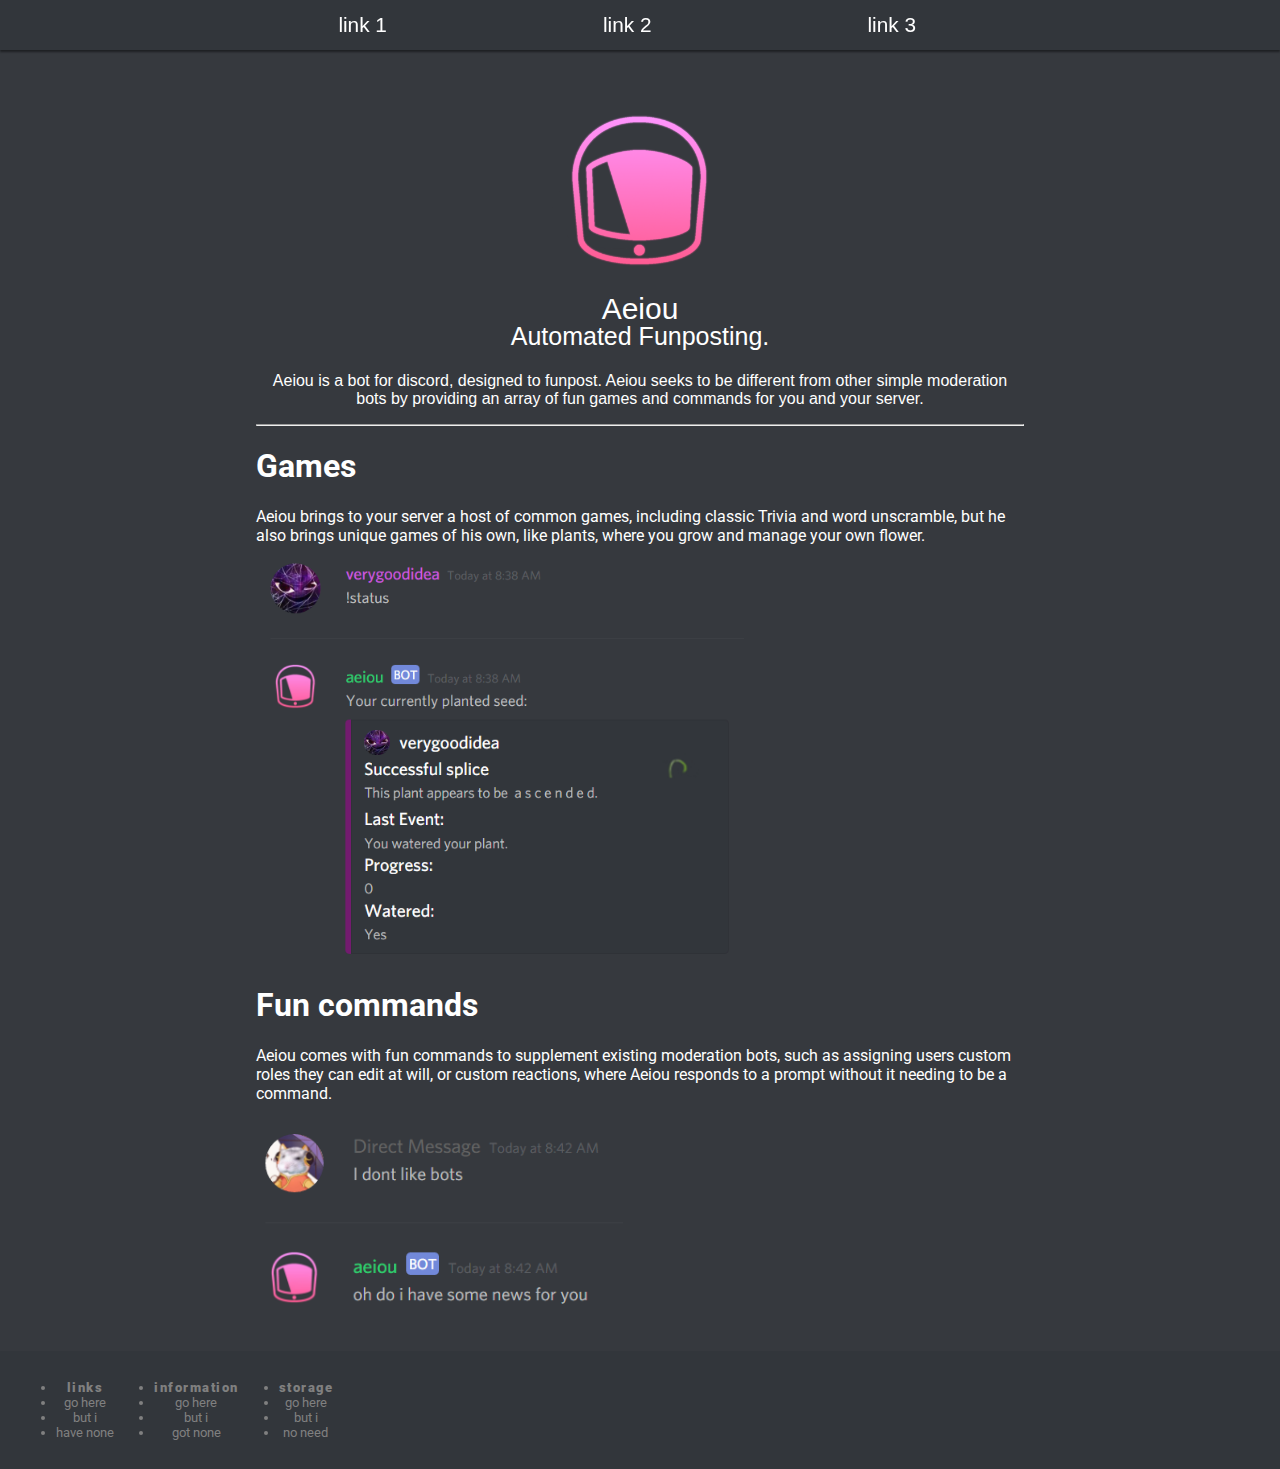
==== index.html @ 43e40d16 "Navbar - Changed from a list layout to flexbox, added navbar button styling and a box-shadow." ====
<!DOCTYPE html>
<html>
    <head>
      <!--Meta stuff!-->
        <meta charset="UTF-8">
        <meta name="viewport" content="width=device-width, initial-scale=1, minimum-scale=1, maximum-scale=1"/>
        <meta name="description" content="aeiou - Automated funposting">
        <meta name="keywords" content="aeiou,discord,bot,funposting">
        <title>Aeiou for Funposting</title>
        <link href="https://fonts.googleapis.com/css?family=Roboto" rel="stylesheet">
        <link rel="stylesheet" type="text/css" href="./css/index.css">
    </head>

    <body>
        <nav>
            <a href="http://google.com">link 1</a>
            <a href="">link 2</a>
            <a href="">link 3</a>
            </ul>
        </nav>
        <div id="header">
            <img src="./resources/aeiou.png"/>
            <h1>Aeiou</h1>
            <h2>Automated Funposting.</h2>
            <p>
                Aeiou is a bot for discord, designed to funpost. Aeiou seeks to be different from other simple moderation bots by providing
                an array of fun games and commands for you and your server.
            </p>
        </div>
        <hr>
        <div id="mainBody">
            <div>
                <h1>Games</h1>
                <p>
                    Aeiou brings to your server a host of common games, including classic Trivia and word unscramble, but
                    he also brings unique games of his own, like plants, where you grow and manage your own flower.
                </p>
                <img src="./resources/plants.png"  style="height: 400px; width: auto; "/>
            </div>
            <div>
                <h1>Fun commands</h1>
                <p>
                    Aeiou comes with fun commands to supplement existing moderation bots, such as assigning users custom roles they can edit at will,
                    or custom reactions, where Aeiou responds to a prompt without it needing to be a command.
                </p>
                <img src="./resources/cr.png" style=" height: 200px; width: auto;"/>
            </div>
        </div>
        <footer>
            <ul>
                <li class="footerTitle"><strong>links</strong></li>
                <li>go here</li>
                <li>but i</li>
                <li>have none</li>
            </ul>
            <ul>
                <li class="footerTitle"><strong>information</strong></li>
                <li>go here</li>
                <li>but i</li>
                <li>got none</li>
            </ul>
            <ul>
                <li class="footerTitle"><strong>storage</strong></li>
                <li>go here</li>
                <li>but i</li>
                <li>no need</li>
            </ul>
        </footer>
        <script src="https://ajax.googleapis.com/ajax/libs/jquery/3.3.1/jquery.min.js"/></script>
        <script src="./js/scripts.js"></script>
    </body>
</html>
---- css/index.css ----
html {
    height: 100%;
    box-sizing: border-box;
}

*,
*:before,
*:after {
    box-sizing: inherit;
}

/*Gets rid of the dumb link styling i hate it*/
*:link,*:visited {
  color: white;
  text-decoration: none;
}

body {
    font-family: 'Roboto', sans-serif;
    color: white;
    background-color: rgb(54, 57, 62);
    padding-left: 20%;
    padding-right: 20%;
    position: relative;
    margin: 0;
    padding-bottom: 6rem;
    min-height: 100%;
}

/*This nav is going to be the full width, but with the elements inside of it padded. Let's also go with a flexbox to align them.*/
nav {
  /*Affixes to the top left of the screen and fills the entire width*/
  position: fixed;
  left: 0px;
  top: 0px;
  /*Size and padding*/
  height: 50px;
	width: 100vw;
  /*Padding both sides by 20% of the view width and setting the text to be vertically-aligned slightly above center*/
  /*Erm also idk why but its not totally centered with 20/20 so 18/20 for now haha*/
  padding-left: 18%;
  padding-right: 20%;
  line-height: 50px;
  /*Changing the border to be slighly more aesthetic*/
	background-color: rgb(50, 54, 59);
  -webkit-box-shadow: 0px 2px 2px 0px rgba(0,0,0,0.45);
  -moz-box-shadow: 0px 2px 2px 0px rgba(0,0,0,0.45);
  box-shadow: 0px 2px 2px 0px rgba(0,0,0,0.45);

  /*Flexbox parent styles. Helps align the items*/
  display: flex;
  flex-flow: row nowrap;
  justify-content: center;


  /*imo it looks better without border-radius
  border-bottom-left-radius: 8px;
  border-bottom-right-radius: 8px;*/
}

/*Replacing unordered list with a flexbox. Simplifies styling!!*/
nav a {
  flex: 1 1 auto;
  text-align: center;
  font-family: sans-serif;
  font-size: 1.3em;
  transition: 0.1s;
}

nav a:hover {
  border-bottom: 3px solid white;
  transition: 0.1s;
}


footer {
    background-color: rgb(50, 54, 59);
    color: grey;
    position: absolute;
    right: 0;
    bottom: 0;
    left: 0;
    padding: 1rem;
    text-align: center;
} footer ul {
    float: left;
    font-size: 80%;
} footer ul li:first-child {
    font-weight: bold;
    letter-spacing: 1.5px;
}


#header {
    align-items: center;
    text-align: center;
    font-family: Helvetica, Arial, sans-serif;
} #header h1 {
    font-size: 30px;
    font-weight: 100;
    height: 10px;
} #header h2 {
    font-size: 25px;
    font-weight: 100;
}  #header img {
    padding-top: 15%;
    max-width: 30%;
    max-height: 30%;
}

#mainBody {
    padding-bottom: 50px;
}
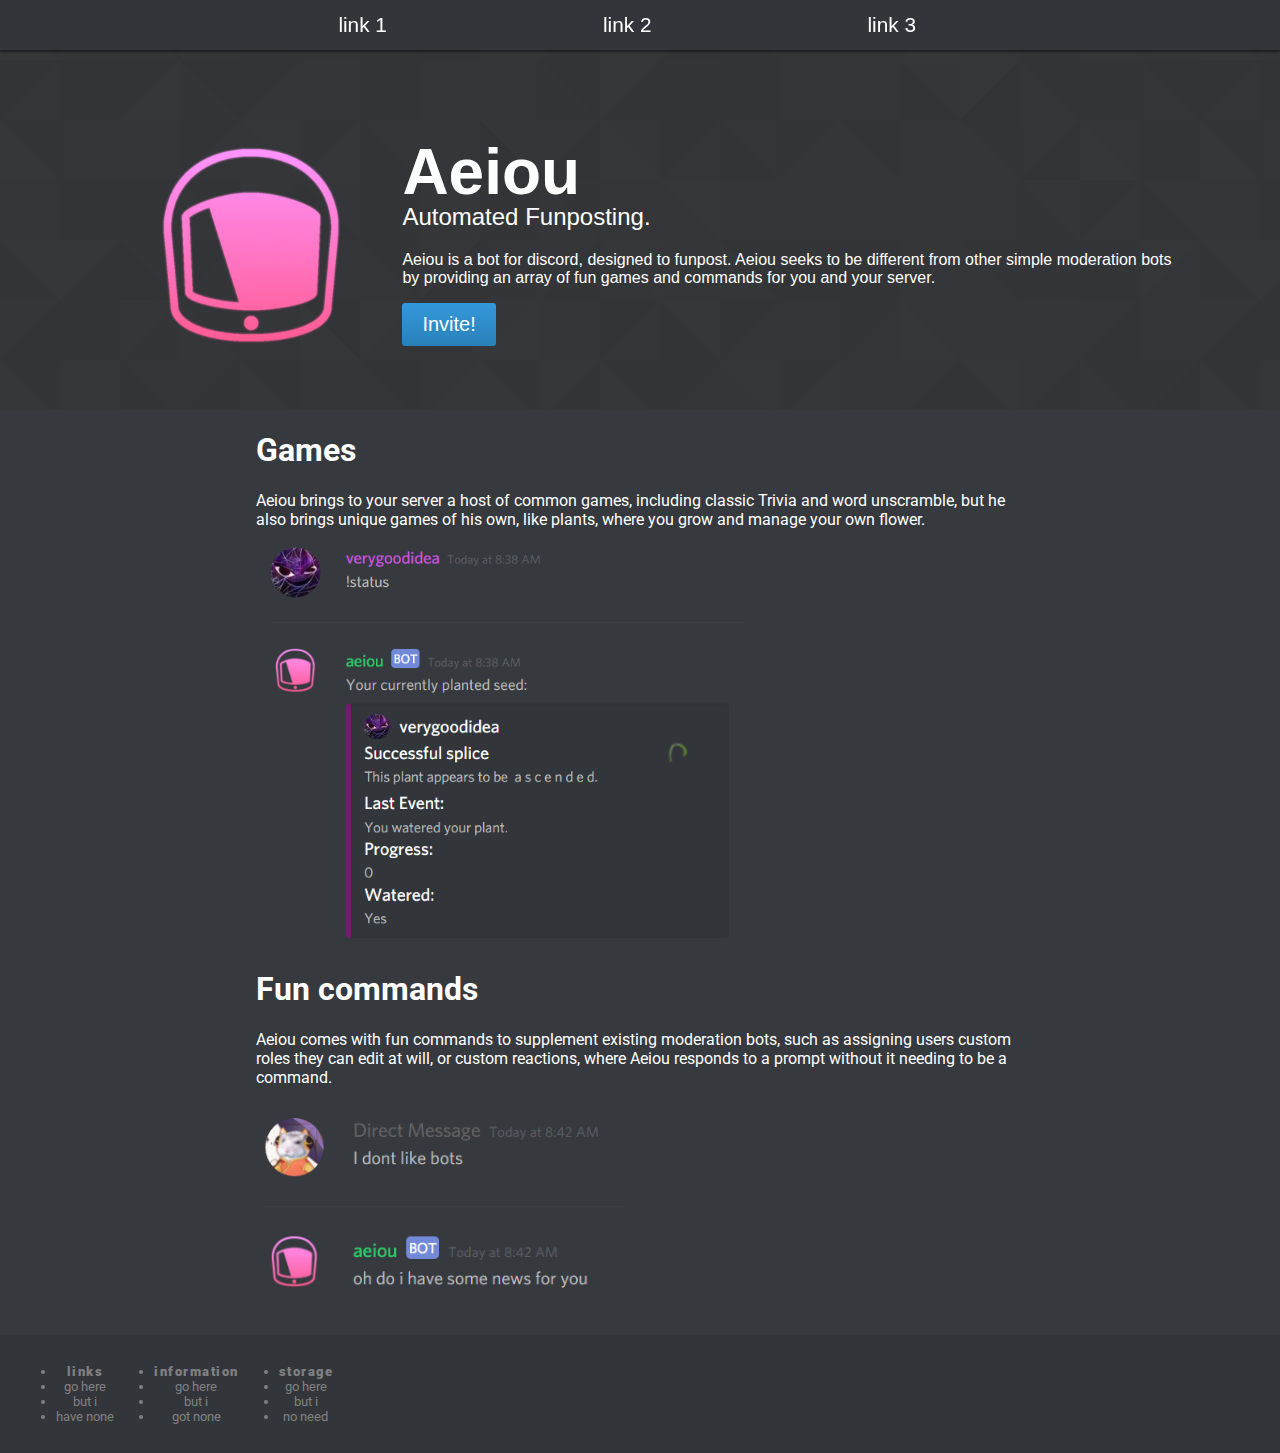
==== commit b4fbc2a0: "Hero - Created hero section, also using flexbox to align left-to-right. Created invite button. Added" ====
--- a/index.html
+++ b/index.html
@@ -18,16 +18,20 @@
             <a href="">link 3</a>
             </ul>
         </nav>
+        <div id="hero">
         <div id="header">
             <img src="./resources/aeiou.png"/>
-            <h1>Aeiou</h1>
-            <h2>Automated Funposting.</h2>
-            <p>
-                Aeiou is a bot for discord, designed to funpost. Aeiou seeks to be different from other simple moderation bots by providing
-                an array of fun games and commands for you and your server.
-            </p>
+            <hgroup>
+              <h1>Aeiou</h1>
+              <h2>Automated Funposting.</h2>
+              <p>
+                  Aeiou is a bot for discord, designed to funpost. Aeiou seeks to be different from other simple moderation bots by providing
+                  an array of fun games and commands for you and your server.
+              </p>
+              <button type="button" class="btn" href="">Invite!</button>
+            </hgroup>
         </div>
-        <hr>
+        </div>
         <div id="mainBody">
             <div>
                 <h1>Games</h1>
--- a/css/index.css
+++ b/css/index.css
@@ -10,6 +10,8 @@
     box-sizing: inherit;
 }
 
+input, button, submit { border:none; }
+
 /*Gets rid of the dumb link styling i hate it*/
 *:link,*:visited {
   color: white;
@@ -20,8 +22,6 @@
     font-family: 'Roboto', sans-serif;
     color: white;
     background-color: rgb(54, 57, 62);
-    padding-left: 20%;
-    padding-right: 20%;
     position: relative;
     margin: 0;
     padding-bottom: 6rem;
@@ -83,32 +83,81 @@
     left: 0;
     padding: 1rem;
     text-align: center;
-} footer ul {
+}
+footer ul {
     float: left;
     font-size: 80%;
-} footer ul li:first-child {
+}
+footer ul li:first-child {
     font-weight: bold;
     letter-spacing: 1.5px;
 }
 
+#hero {
+  background: linear-gradient( rgba(50, 54, 59, 0.5),rgba(50, 54, 59, 0.5) ),url('../img/heropattern.png');
+}
 
 #header {
     align-items: center;
-    text-align: center;
     font-family: Helvetica, Arial, sans-serif;
-} #header h1 {
-    font-size: 30px;
+    max-width: 1500px;
+    margin: 0 auto;
+    padding: 3vw 8vw 5vw 8vw;
+    display: flex;
+}
+
+#header hgroup {
+  padding-top: 5%;
+}
+
+#header h1 {
+    font-size: 4em;
+    font-weight: bold;
+    height: 25px;
+}
+#header h2 {
+    font-size: 1.5em;
     font-weight: 100;
-    height: 10px;
-} #header h2 {
-    font-size: 25px;
-    font-weight: 100;
-}  #header img {
-    padding-top: 15%;
-    max-width: 30%;
-    max-height: 30%;
+}
+#header img {
+    padding-top: 10%;
+    max-width: 300px;
+}
+
+#header p {
 }
 
 #mainBody {
     padding-bottom: 50px;
+    padding-left: 20%;
+    padding-right: 20%;
 }
+
+.btn {
+  flex: 1 1 auto;
+  background: #3498db;
+  background-image: -webkit-linear-gradient(top, #3498db, #2980b9);
+  background-image: -moz-linear-gradient(top, #3498db, #2980b9);
+  background-image: -ms-linear-gradient(top, #3498db, #2980b9);
+  background-image: -o-linear-gradient(top, #3498db, #2980b9);
+  background-image: linear-gradient(to bottom, #3498db, #2980b9);
+  -webkit-border-radius: 3;
+  -moz-border-radius: 3;
+  border-radius: 3px;
+  font-family: Arial;
+  color: #ffffff;
+  font-size: 20px;
+  padding: 10px 20px 10px 20px;
+  text-decoration: none;
+}
+
+.btn:hover {
+  cursor: pointer;
+  background: #3cb0fd;
+  background-image: -webkit-linear-gradient(top, #3cb0fd, #3498db);
+  background-image: -moz-linear-gradient(top, #3cb0fd, #3498db);
+  background-image: -ms-linear-gradient(top, #3cb0fd, #3498db);
+  background-image: -o-linear-gradient(top, #3cb0fd, #3498db);
+  background-image: linear-gradient(to bottom, #3cb0fd, #3498db);
+  text-decoration: none;
+}
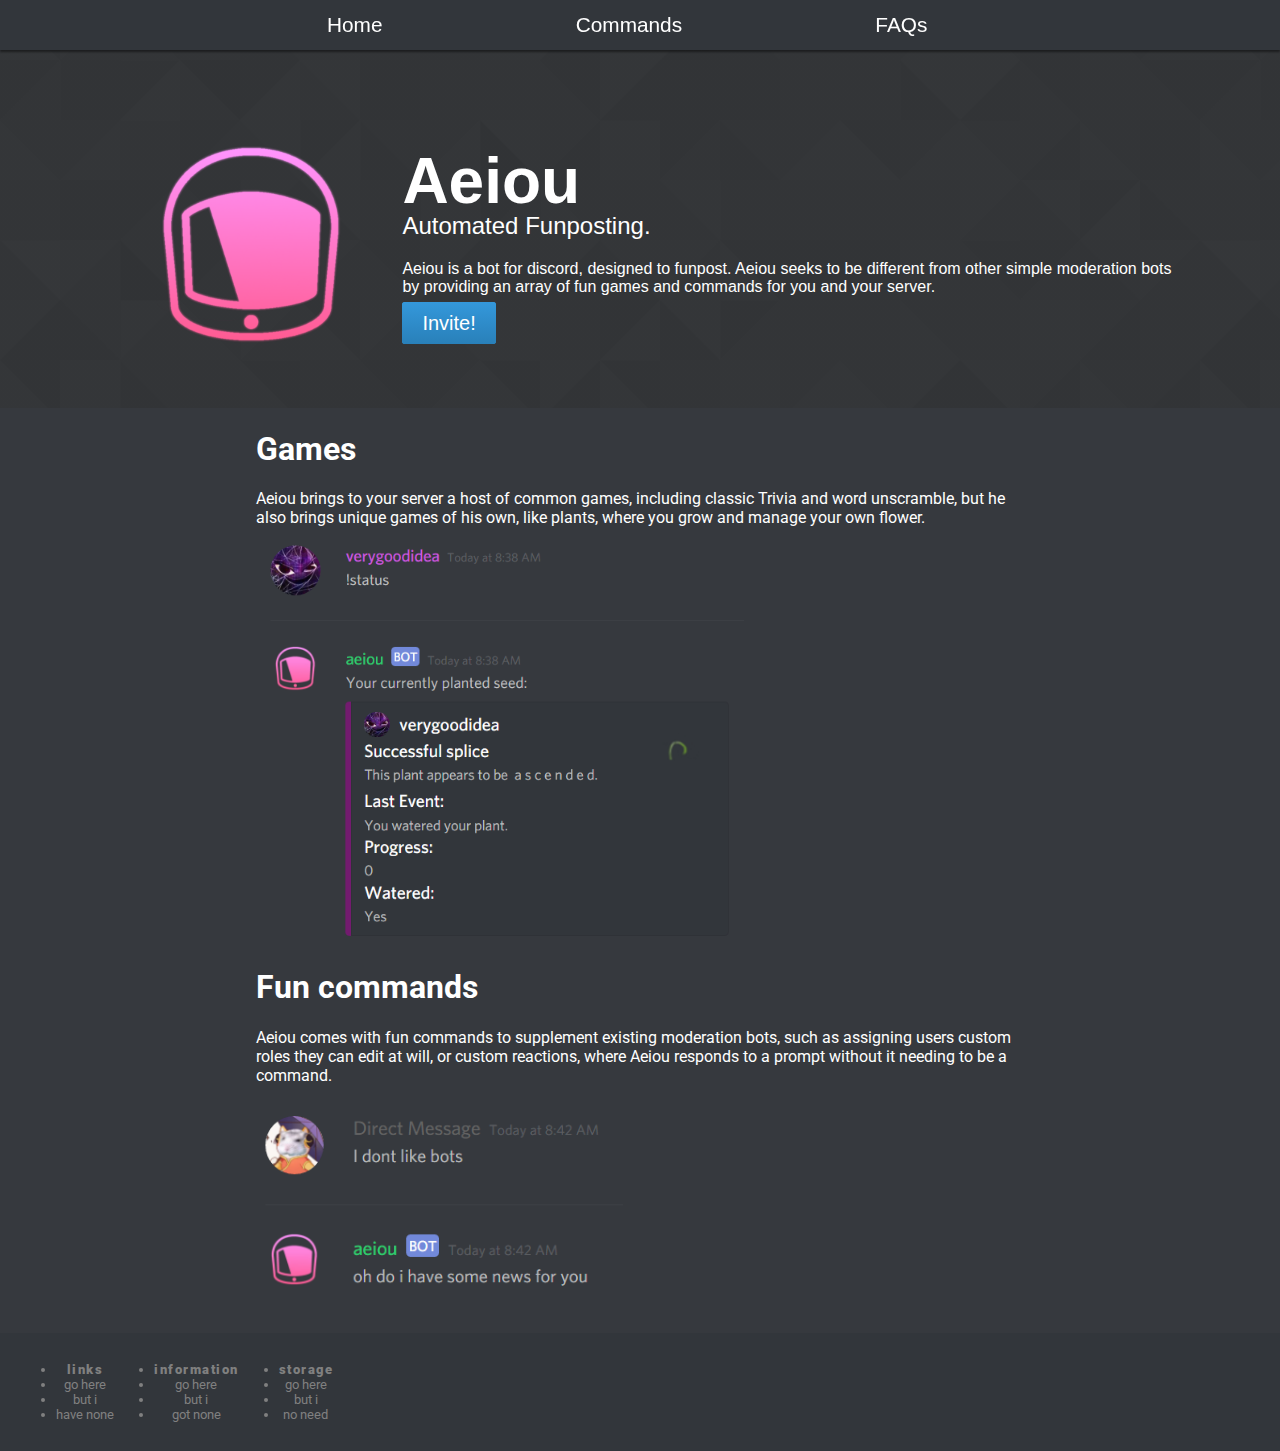
==== commit 567e2584: "Added a favicon." ====
--- a/index.html
+++ b/index.html
@@ -6,16 +6,17 @@
         <meta name="viewport" content="width=device-width, initial-scale=1, minimum-scale=1, maximum-scale=1"/>
         <meta name="description" content="aeiou - Automated funposting">
         <meta name="keywords" content="aeiou,discord,bot,funposting">
-        <title>Aeiou for Funposting</title>
+        <title>Aeiou Bot</title>
         <link href="https://fonts.googleapis.com/css?family=Roboto" rel="stylesheet">
         <link rel="stylesheet" type="text/css" href="./css/index.css">
+        <link rel="shortcut icon" type="image/x-icon" href="img/favicon.png"/>
     </head>
 
     <body>
         <nav>
-            <a href="http://google.com">link 1</a>
-            <a href="">link 2</a>
-            <a href="">link 3</a>
+            <a href="index.html">Home</a>
+            <a href="commands.html">Commands</a> <!-- I added the file names as an example. -->
+            <a href="faqs.html">FAQs</a>
             </ul>
         </nav>
         <div id="hero">
@@ -28,7 +29,7 @@
                   Aeiou is a bot for discord, designed to funpost. Aeiou seeks to be different from other simple moderation bots by providing
                   an array of fun games and commands for you and your server.
               </p>
-              <button type="button" class="btn" href="">Invite!</button>
+              <a type="button" class="btn" href="https://discord.now.sh/309024868530257920?p268451902">Invite!</a>
             </hgroup>
         </div>
         </div>
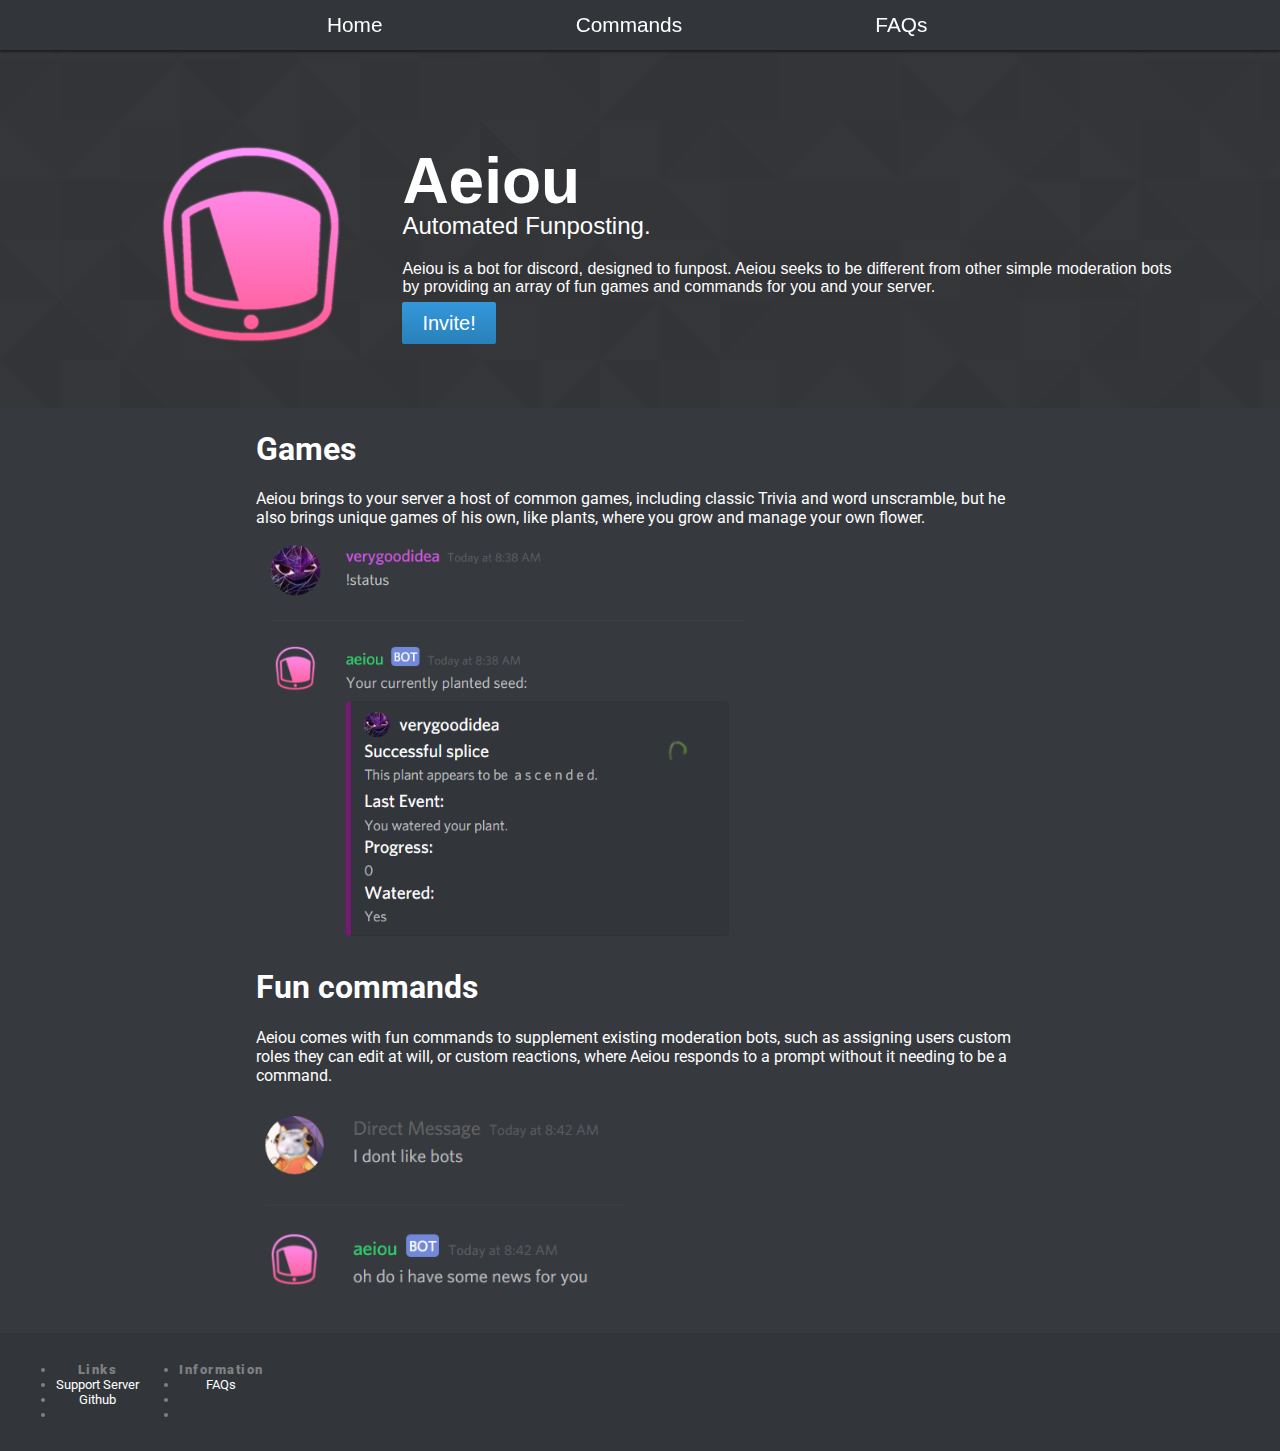
==== commit 5a90e897: "Updated footer." ====
--- a/index.html
+++ b/index.html
@@ -15,8 +15,8 @@
     <body>
         <nav>
             <a href="index.html">Home</a>
-            <a href="commands.html">Commands</a> <!-- I added the file names as an example. -->
-            <a href="faqs.html">FAQs</a>
+            <a href="pages/commands.html">Commands</a> 
+            <a href="pages/faqs.html">FAQs</a>
             </ul>
         </nav>
         <div id="hero">
@@ -53,22 +53,16 @@
         </div>
         <footer>
             <ul>
-                <li class="footerTitle"><strong>links</strong></li>
-                <li>go here</li>
-                <li>but i</li>
-                <li>have none</li>
+                <li class="footerTitle"><strong>Links</strong></li>
+                <li><a href="https://discord.gg/JB8xdT5">Support Server</a></li>
+                <li><a href="https://github.com/aeioubot/aeiou">Github</a></li>
+                <li></li>
             </ul>
             <ul>
-                <li class="footerTitle"><strong>information</strong></li>
-                <li>go here</li>
-                <li>but i</li>
-                <li>got none</li>
-            </ul>
-            <ul>
-                <li class="footerTitle"><strong>storage</strong></li>
-                <li>go here</li>
-                <li>but i</li>
-                <li>no need</li>
+                <li class="footerTitle"><strong>Information</strong></li>
+                <li><a href=pages/faqs.html>FAQs</a></li>
+                <li></li>
+                <li></li>
             </ul>
         </footer>
         <script src="https://ajax.googleapis.com/ajax/libs/jquery/3.3.1/jquery.min.js"/></script>
--- a/css/index.css
+++ b/css/index.css
@@ -12,7 +12,7 @@
 
 input, button, submit { border:none; }
 
-/*Gets rid of the dumb link styling i hate it*/
+/*Gets rid of the dumb link styling; I hate it.*/
 *:link,*:visited {
   color: white;
   text-decoration: none;
@@ -36,14 +36,14 @@
   top: 0px;
   /*Size and padding*/
   height: 50px;
-	width: 100vw;
+  width: 100vw;
   /*Padding both sides by 20% of the view width and setting the text to be vertically-aligned slightly above center*/
   /*Erm also idk why but its not totally centered with 20/20 so 18/20 for now haha*/
   padding-left: 18%;
   padding-right: 20%;
   line-height: 50px;
   /*Changing the border to be slighly more aesthetic*/
-	background-color: rgb(50, 54, 59);
+  background-color: rgb(50, 54, 59);
   -webkit-box-shadow: 0px 2px 2px 0px rgba(0,0,0,0.45);
   -moz-box-shadow: 0px 2px 2px 0px rgba(0,0,0,0.45);
   box-shadow: 0px 2px 2px 0px rgba(0,0,0,0.45);
@@ -132,6 +132,26 @@
     padding-left: 20%;
     padding-right: 20%;
 }
+/*For FAQs page!*/
+#faq_page { 
+    align-items: center;
+    font-family: Helvetica, Arial, sans-serif;
+    max-width: 1500px;
+    margin: 0 auto;
+    padding: 3vw 8vw 5vw 17.4vw;
+    display: flex;
+    font-weight: strong;
+}
+/*For Commands page!*/
+#commands_page {
+    align-items: center;
+    font-family: Helvetica, Arial, sans-serif;
+    max-width: 1500px;
+    margin: 0 auto;
+    padding: 3vw 8vw 5vw 17.4vw;
+    display: flex;
+    font-weight: strong;
+}
 
 .btn {
   flex: 1 1 auto;
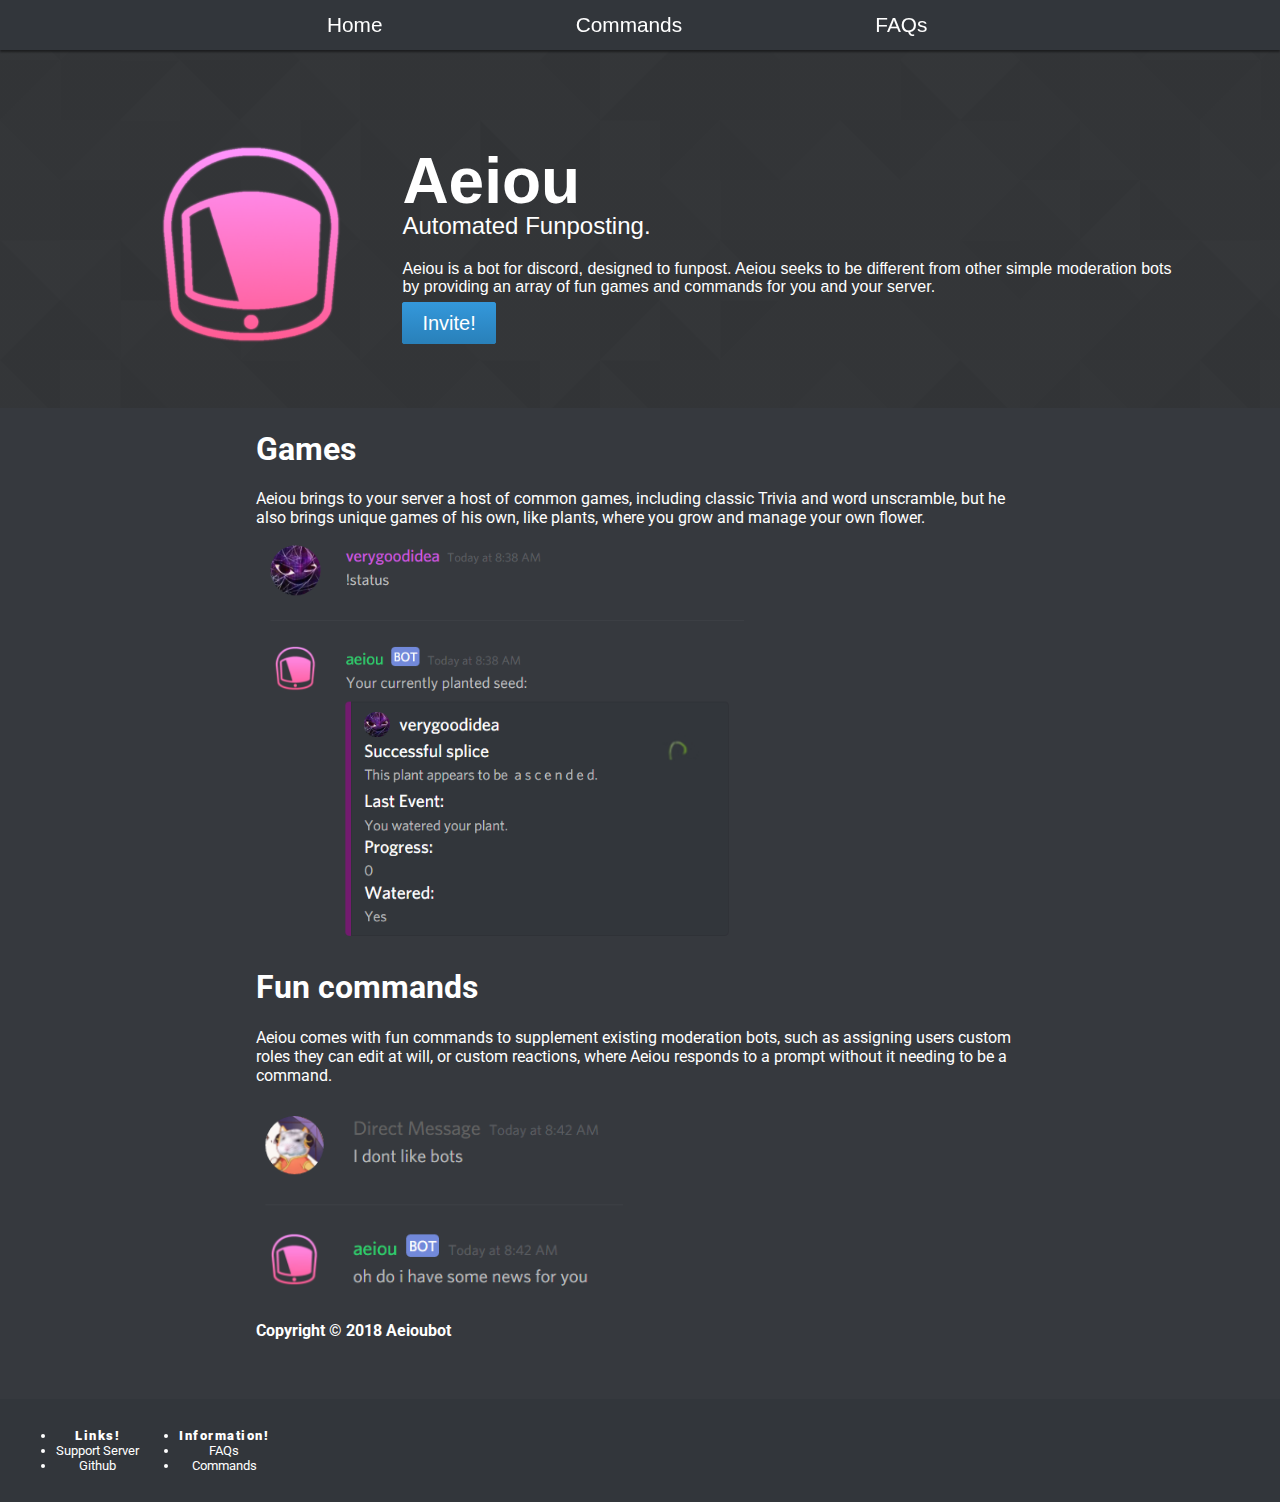
==== commit e859b8a9: "Merge 986dac035c7a3711b80741f0f4fc6aedb4ad5780 into 716b6d73f048920c011a03d8fa6b371b1c5ac095" ====
--- a/index.html
+++ b/index.html
@@ -49,20 +49,19 @@
                     or custom reactions, where Aeiou responds to a prompt without it needing to be a command.
                 </p>
                 <img src="./resources/cr.png" style=" height: 200px; width: auto;"/>
+                <p><font size=3.2><strong>Copyright © 2018 Aeioubot</strong></font></p>
             </div>
         </div>
         <footer>
             <ul>
-                <li class="footerTitle"><strong>Links</strong></li>
+                <li class="footerTitle"><strong>Links!</strong></li>
                 <li><a href="https://discord.gg/JB8xdT5">Support Server</a></li>
                 <li><a href="https://github.com/aeioubot/aeiou">Github</a></li>
-                <li></li>
             </ul>
             <ul>
-                <li class="footerTitle"><strong>Information</strong></li>
+                <li class="footerTitle"><strong>Information!</strong></li>
                 <li><a href=pages/faqs.html>FAQs</a></li>
-                <li></li>
-                <li></li>
+                <li><a href="pages/commands.html">Commands</a></li>
             </ul>
         </footer>
         <script src="https://ajax.googleapis.com/ajax/libs/jquery/3.3.1/jquery.min.js"/></script>
--- a/css/index.css
+++ b/css/index.css
@@ -76,7 +76,7 @@
 
 footer {
     background-color: rgb(50, 54, 59);
-    color: grey;
+    color: white;
     position: absolute;
     right: 0;
     bottom: 0;
@@ -153,6 +153,10 @@
     font-weight: strong;
 }
 
+#commands_text {
+	font-weight: bold;
+}
+
 .btn {
   flex: 1 1 auto;
   background: #3498db;
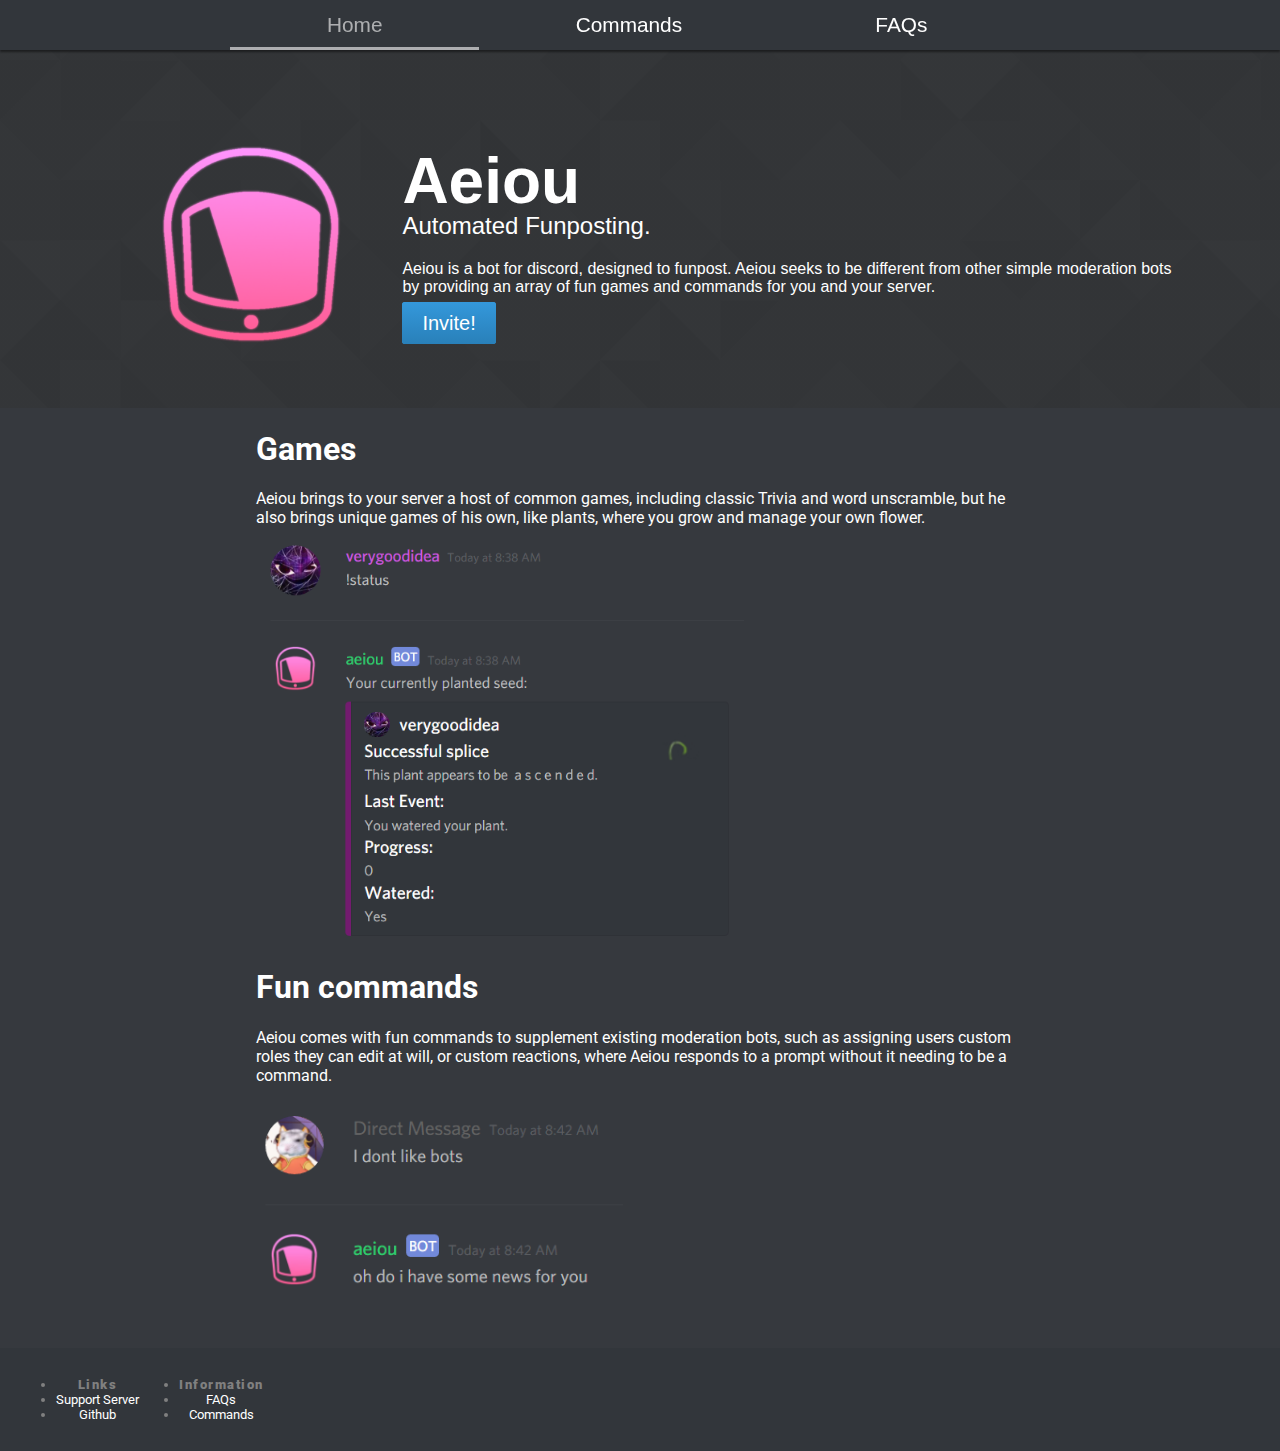
==== commit 95d21c16: "Moved pages to respective subdirectories, adjusted navbar to reflect current page." ====
--- a/index.html
+++ b/index.html
@@ -14,9 +14,9 @@
 
     <body>
         <nav>
-            <a href="index.html">Home</a>
-            <a href="pages/commands.html">Commands</a> 
-            <a href="pages/faqs.html">FAQs</a>
+            <a id="selected">Home</a>
+            <a href="commands/">Commands</a>
+            <a href="faqs/">FAQs</a>
             </ul>
         </nav>
         <div id="hero">
@@ -49,17 +49,16 @@
                     or custom reactions, where Aeiou responds to a prompt without it needing to be a command.
                 </p>
                 <img src="./resources/cr.png" style=" height: 200px; width: auto;"/>
-                <p><font size=3.2><strong>Copyright © 2018 Aeioubot</strong></font></p>
             </div>
         </div>
         <footer>
             <ul>
-                <li class="footerTitle"><strong>Links!</strong></li>
+                <li class="footerTitle"><strong>Links</strong></li>
                 <li><a href="https://discord.gg/JB8xdT5">Support Server</a></li>
                 <li><a href="https://github.com/aeioubot/aeiou">Github</a></li>
             </ul>
             <ul>
-                <li class="footerTitle"><strong>Information!</strong></li>
+                <li class="footerTitle"><strong>Information</strong></li>
                 <li><a href=pages/faqs.html>FAQs</a></li>
                 <li><a href="pages/commands.html">Commands</a></li>
             </ul>
--- a/css/index.css
+++ b/css/index.css
@@ -68,7 +68,12 @@
   transition: 0.1s;
 }
 
-nav a:hover {
+#selected {
+  opacity: 0.6;
+  border-bottom: 3px solid white;
+}
+
+nav a:not(#selected):hover {
   border-bottom: 3px solid white;
   transition: 0.1s;
 }
@@ -76,7 +81,7 @@
 
 footer {
     background-color: rgb(50, 54, 59);
-    color: white;
+    color: grey;
     position: absolute;
     right: 0;
     bottom: 0;
@@ -133,7 +138,7 @@
     padding-right: 20%;
 }
 /*For FAQs page!*/
-#faq_page { 
+#faq_page {
     align-items: center;
     font-family: Helvetica, Arial, sans-serif;
     max-width: 1500px;
@@ -151,10 +156,6 @@
     padding: 3vw 8vw 5vw 17.4vw;
     display: flex;
     font-weight: strong;
-}
-
-#commands_text {
-	font-weight: bold;
 }
 
 .btn {
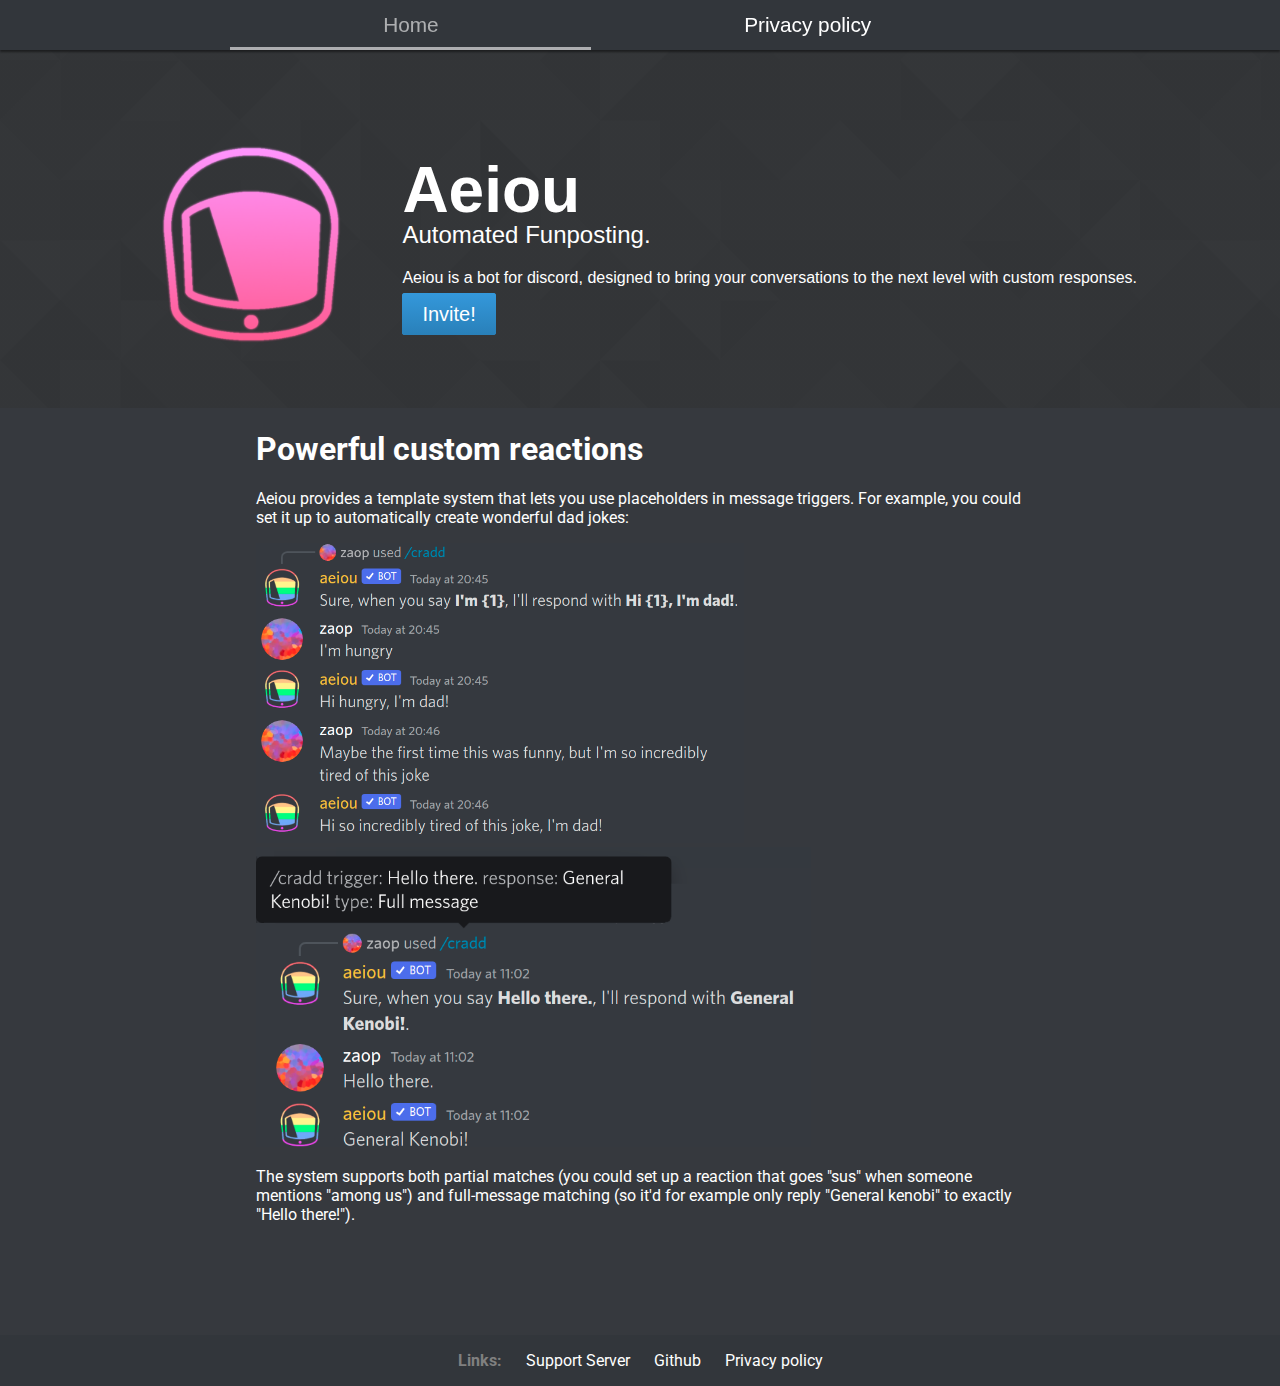
==== commit 41c0ca5a: "Update info and add new images and privacy policy" ====
--- a/index.html
+++ b/index.html
@@ -15,8 +15,7 @@
     <body>
         <nav>
             <a id="selected">Home</a>
-            <a href="commands/">Commands</a>
-            <a href="faqs/">FAQs</a>
+            <a href="privacy/">Privacy policy</a>
             </ul>
         </nav>
         <div id="hero">
@@ -26,44 +25,29 @@
               <h1>Aeiou</h1>
               <h2>Automated Funposting.</h2>
               <p>
-                  Aeiou is a bot for discord, designed to funpost. Aeiou seeks to be different from other simple moderation bots by providing
-                  an array of fun games and commands for you and your server.
+                  Aeiou is a bot for discord, designed to bring your conversations to the next level with custom responses.
               </p>
-              <a type="button" class="btn" href="https://discord.now.sh/309024868530257920?p268451902">Invite!</a>
+              <a type="button" class="btn" href="https://discord.com/api/oauth2/authorize?client_id=309024868530257920&permissions=3072&scope=bot%20applications.commands">Invite!</a>
             </hgroup>
         </div>
         </div>
         <div id="mainBody">
-            <div>
-                <h1>Games</h1>
+                <h1>Powerful custom reactions</h1>
                 <p>
-                    Aeiou brings to your server a host of common games, including classic Trivia and word unscramble, but
-                    he also brings unique games of his own, like plants, where you grow and manage your own flower.
+                    Aeiou provides a template system that lets you use placeholders in message triggers. For example, you could set it up to automatically create wonderful dad jokes:
                 </p>
-                <img src="./resources/plants.png"  style="height: 400px; width: auto; "/>
-            </div>
-            <div>
-                <h1>Fun commands</h1>
+                <img src="./resources/template.png" style=" height: 300px; width: auto;"/>
+                <img src="./resources/hellothere.png" style=" height: 300px; width: auto;"/>
                 <p>
-                    Aeiou comes with fun commands to supplement existing moderation bots, such as assigning users custom roles they can edit at will,
-                    or custom reactions, where Aeiou responds to a prompt without it needing to be a command.
+                    The system supports both partial matches (you could set up a reaction that goes "sus" when someone mentions "among us") and full-message matching (so it'd for example only reply "General kenobi" to exactly "Hello there!").
                 </p>
-                <img src="./resources/cr.png" style=" height: 200px; width: auto;"/>
             </div>
         </div>
         <footer>
-            <ul>
-                <li class="footerTitle"><strong>Links</strong></li>
-                <li><a href="https://discord.gg/JB8xdT5">Support Server</a></li>
-                <li><a href="https://github.com/aeioubot/aeiou">Github</a></li>
-            </ul>
-            <ul>
-                <li class="footerTitle"><strong>Information</strong></li>
-                <li><a href=pages/faqs.html>FAQs</a></li>
-                <li><a href="pages/commands.html">Commands</a></li>
-            </ul>
+            <strong>Links:</strong>
+            <a href="https://discord.gg/vPAzdzW">Support Server</a>
+            <a href="https://github.com/aeioubot/aeiouy">Github</a>
+            <a href="privacy/">Privacy policy</a>
         </footer>
-        <script src="https://ajax.googleapis.com/ajax/libs/jquery/3.3.1/jquery.min.js"/></script>
-        <script src="./js/scripts.js"></script>
     </body>
 </html>
--- a/css/index.css
+++ b/css/index.css
@@ -89,13 +89,9 @@
     padding: 1rem;
     text-align: center;
 }
-footer ul {
-    float: left;
-    font-size: 80%;
-}
-footer ul li:first-child {
-    font-weight: bold;
-    letter-spacing: 1.5px;
+
+footer a {
+  margin-left: 20px;
 }
 
 #hero {
@@ -139,23 +135,10 @@
 }
 /*For FAQs page!*/
 #faq_page {
-    align-items: center;
     font-family: Helvetica, Arial, sans-serif;
     max-width: 1500px;
     margin: 0 auto;
     padding: 3vw 8vw 5vw 17.4vw;
-    display: flex;
-    font-weight: strong;
-}
-/*For Commands page!*/
-#commands_page {
-    align-items: center;
-    font-family: Helvetica, Arial, sans-serif;
-    max-width: 1500px;
-    margin: 0 auto;
-    padding: 3vw 8vw 5vw 17.4vw;
-    display: flex;
-    font-weight: strong;
 }
 
 .btn {
